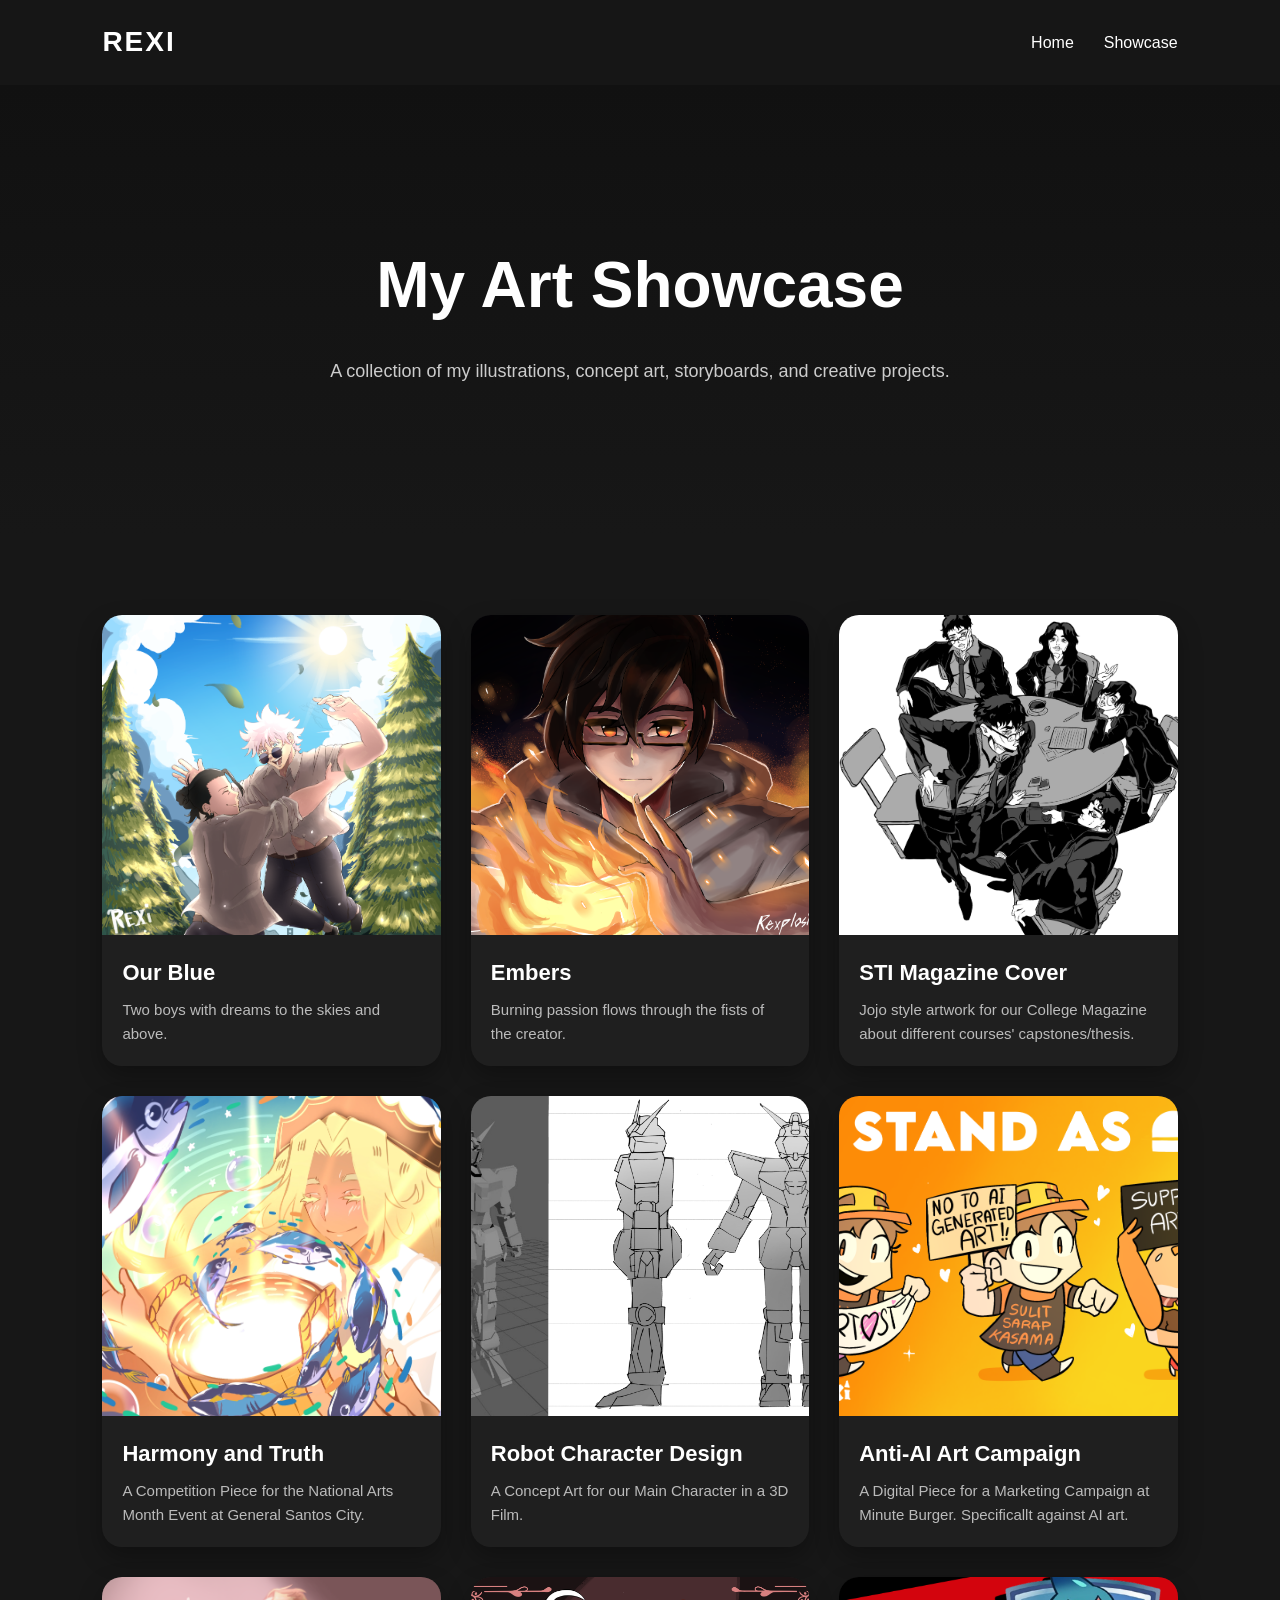
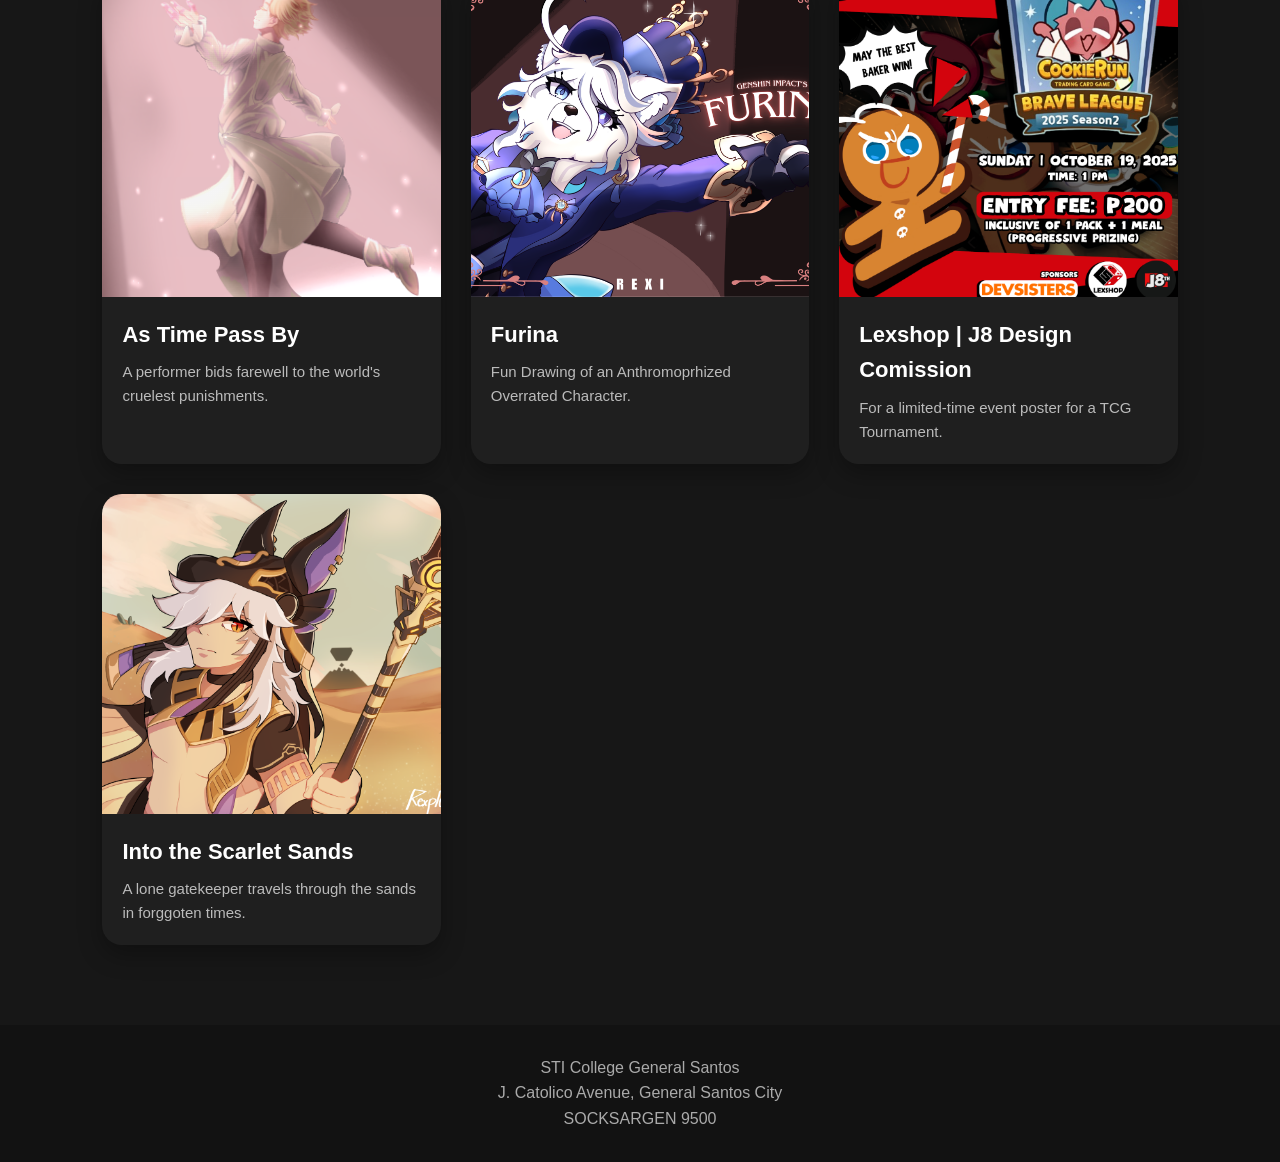
==== showcase.html @ 31f1de9e "Add files via upload" ====
<!DOCTYPE html>
<html lang="en">
<head>
<meta charset="UTF-8">
<meta name="viewport" content="width=device-width, initial-scale=1.0">
<title>Showcase | Rexi</title>

<link rel="stylesheet" href="style.css">
<link rel="stylesheet" href="showcase.css">
</head>

<body>

<header>
    <div class="logo">REXI</div>

    <nav>
        <a href="index.html">Home</a>
        <a href="showcase.html">Showcase</a>
    </nav>

    <div class="menu-btn" onclick="toggleMenu()">☰</div>
</header>

<div class="mobile-menu" id="mobileMenu">
    <a href="index.html">Home</a>
    <a href="#">About Me</a>
    <a href="showcase.html">Showcase</a>
    <a href="#">Contact</a>
</div>

<section class="showcase-hero">

    <div class="showcase-text">
        <h1>My Art Showcase</h1>

        <p>
            A collection of my illustrations, concept art,
            storyboards, and creative projects.
        </p>
    </div>

</section>

<section class="showcase-gallery">

    <div class="gallery-grid">

        <div class="art-card">
            <img src="blue.png" alt="Artwork 5">
            <div class="art-info">
                <h3>Our Blue</h3>
                <p>Two boys with dreams to the skies and above.</p>
            </div>
        </div>

        <div class="art-card">
            <img src="embers.png" alt="Artwork 2">
            <div class="art-info">
                <h3>Embers</h3>
                <p>Burning passion flows through the fists of the creator.</p>
            </div>
        </div>

        <div class="art-card">
            <img src="cover.png" alt="Artwork 3">
            <div class="art-info">
                <h3>STI Magazine Cover</h3>
                <p>Jojo style artwork for our College Magazine about different courses' capstones/thesis.</p>
            </div>
        </div>

        <div class="art-card">
            <img src="entry.jpg" alt="Artwork 4">
            <div class="art-info">
                <h3>Harmony and Truth</h3>
                <p>A Competition Piece for the National Arts Month Event at General Santos City.</p>
            </div>
        </div>

        <div class="art-card">
            <img src="gungnam.png" alt="Artwork 5">
            <div class="art-info">
                <h3>Robot Character Design</h3>
                <p>A Concept Art for our Main Character in a 3D Film.</p>
            </div>
        </div>

        <div class="art-card">
            <img src="ai.png" alt="Artwork 6">
            <div class="art-info">
                <h3>Anti-AI Art Campaign</h3>
                <p>A Digital Piece for a Marketing Campaign at Minute Burger. Specificallt against AI art.</p>
            </div>
        </div>

        <div class="art-card">
            <img src="stage.png" alt="Artwork 6">
            <div class="art-info">
                <h3>As Time Pass By</h3>
                <p>A performer bids farewell to the world's cruelest punishments.</p>
            </div>
        </div>

        <div class="art-card">
            <img src="fur.png" alt="Artwork 5">
            <div class="art-info">
                <h3>Furina</h3>
                <p>Fun Drawing of an Anthromoprhized Overrated Character.</p>
            </div>
        </div>

        <div class="art-card">
            <img src="Brave.png" alt="Artwork 5">
            <div class="art-info">
                <h3>Lexshop | J8 Design Comission</h3>
                <p>For a limited-time event poster for a TCG Tournament.</p>
            </div>
        </div>

        <div class="art-card">
            <img src="cyno.png" alt="Artwork 1">
            <div class="art-info">
                <h3>Into the Scarlet Sands</h3>
                <p>A lone gatekeeper travels through the sands in forggoten times.</p>
            </div>
        </div>


    </div>

</section>

<footer>
    <p>STI College General Santos</p>
    <p>J. Catolico Avenue, General Santos City</p>
    <p>SOCKSARGEN 9500</p>
</footer>

<script>
function toggleMenu() {
    document.getElementById("mobileMenu").classList.toggle("active");
}
</script>

</body>
</html>
---- style.css ----
*{
    margin:0;
    padding:0;
    box-sizing:border-box;
    font-family:Arial, sans-serif;
}

body{
    background:red;
    color:white;
    line-height:1.6;
}

/* HEADER */

header{
    width:100%;
    padding:20px 8%;
    display:flex;
    justify-content:space-between;
    align-items:center;
    background:#161616;
    position:sticky;
    top:0;
    z-index:1000;
}

.logo{
    font-size:28px;
    font-weight:bold;
    letter-spacing:2px;
}

nav{
    display:flex;
    gap:30px;
}

nav a{
    color:white;
    text-decoration:none;
    transition:0.3s;
}

nav a:hover{
    color:#ff6b6b;
}

.menu-btn{
    display:none;
    font-size:28px;
    cursor:pointer;
}

/* MOBILE MENU */

.mobile-menu{
    display:none;
    flex-direction:column;
    background:#1d1d1d;
    padding:20px;
}

.mobile-menu a{
    color:white;
    text-decoration:none;
    margin:10px 0;
}

.mobile-menu.active{
    display:flex;
}

/* HERO SECTION */

.hero{
    min-height:90vh;
    display:flex;
    align-items:center;
    justify-content:center;
    padding:60px 8%;
    
}

.hero-container{
    display:flex;
    align-items:center;
    justify-content:space-between;
    gap:60px;
    width:100%;
    max-width:1200px;
    
}

.hero-text{
    flex:1;
    line-height:80px;
}

.hero-text h1{
    font-size:70px;
}

.hero-text p{
    font-size:25px;
    margin-bottom:30px;
    color:#ffe0e0;
    
}

.hero-image{
    flex:1;
    display:flex;
    justify-content:center;
}

.hero-image img{
    width:100%;
    max-width:420px;
    border-radius:20px;
    object-fit:cover;
    box-shadow:0 10px 30px rgba(0,0,0,0.4);
}

/* ABOUT */

.about{
    padding:100px 8%;
    background:#171717;
}

.about-container{
    display:flex;
    align-items:center;
    gap:60px;
    max-width:1200px;
    margin:auto;
}

.about-image{
    flex:1;
    display:flex;
    justify-content:center;
}

.about-image img{
    width:100%;
    max-width:380px;
    border-radius:20px;
}

.about-text{
    flex:1;
}

.about-text h2{
    font-size:42px;
    margin-bottom:20px;
}

body {
background-image: "BGstar.png";
}

.about-text p{
    color:#ffe0e0;
    margin-bottom:30px;
}

/* BUTTON */

.btn{
    display:inline-block;
    padding:12px 28px;
    background:red;
    color:white;
    text-decoration:none;
    border-radius:10px;
    transition:0.3s;
}

.btn2{
    display:inline-block;
    padding:4px 28px;
    background:black;
    color:white;
    text-decoration:none;
    border-radius:10px;
    transition:0.3s;
}

.btn:hover{
    transform:translateY(-3px);
}

/* CONTACT */

.contact{
    background: #b30000;
    padding: 100px 20px;
    text-align: center;
    color: white;
}

.contact-container{
    max-width: 750px;
    margin: auto;
}

.contact h2{
    font-size: 3rem;
    margin-bottom: 20px;
    letter-spacing: 1px;
}

.contact-description{
    font-size: 1.1rem;
    line-height: 1.8;
    opacity: 0.95;
    margin-bottom: 40px;
}

.contact-buttons{
    display: flex;
    justify-content: center;
    gap: 20px;
    flex-wrap: wrap;
}

.contact-btn{
    padding: 14px 35px;
    border: 2px solid white;
    border-radius: 50px;
    color: white;
    text-decoration: none;
    font-weight: bold;
    transition: 0.3s ease;
    background: rgba(255,255,255,0.08);
    backdrop-filter: blur(5px);
}

.contact-btn:hover{
    background: white;
    color: #b30000;
    transform: translateY(-3px);
}

/* FOOTER */

footer{
    background:#121212;
    padding:30px;
    text-align:center;
    color:#aaaaaa;
}

.hero{
    background-image: url(BGstar.png);
}

/* RESPONSIVE */

@media(max-width:900px){


    nav{
        display:none;
    }

    .menu-btn{
        display:block;
    }

    .hero-container,
    .about-container{
        flex-direction:column;
        text-align:center;
    }

    .hero-text h1{
        font-size:42px;
    }

    .hero-image img,
    .about-image img{
        max-width:300px;
    }
}
---- showcase.css ----
/* SHOWCASE HERO */

.showcase-hero{
    min-height:50vh;
    display:flex;
    align-items:center;
    justify-content:center;
    text-align:center;
    padding:80px 8%;
    background:linear-gradient(to bottom, #111111, #171717);
}

.showcase-text{
    max-width:800px;
}

.showcase-text h1{
    font-size:64px;
    margin-bottom:20px;
}

.showcase-text p{
    color:#cccccc;
    font-size:18px;
}

/* GALLERY */

.showcase-gallery{
    padding:80px 8%;
    background:#171717;
}

.gallery-grid{
    display:grid;
    grid-template-columns:repeat(auto-fit, minmax(280px, 1fr));
    gap:30px;
    max-width:1200px;
    margin:auto;
}

/* ART CARD */

.art-card{
    background:#1f1f1f;
    border-radius:20px;
    overflow:hidden;
    transition:0.3s ease;
    box-shadow:0 10px 25px rgba(0,0,0,0.3);
}

.art-card:hover{
    transform:translateY(-8px);
}

.art-card img{
    width:100%;
    height:320px;
    object-fit:cover;
    display:block;
}

.art-info{
    padding:20px;
}

.art-info h3{
    margin-bottom:8px;
    font-size:22px;
}

.art-info p{
    color:#bbbbbb;
    font-size:15px;
}

/* RESPONSIVE */

@media(max-width:900px){

    .showcase-text h1{
        font-size:42px;
    }

    .art-card img{
        height:260px;
    }
}
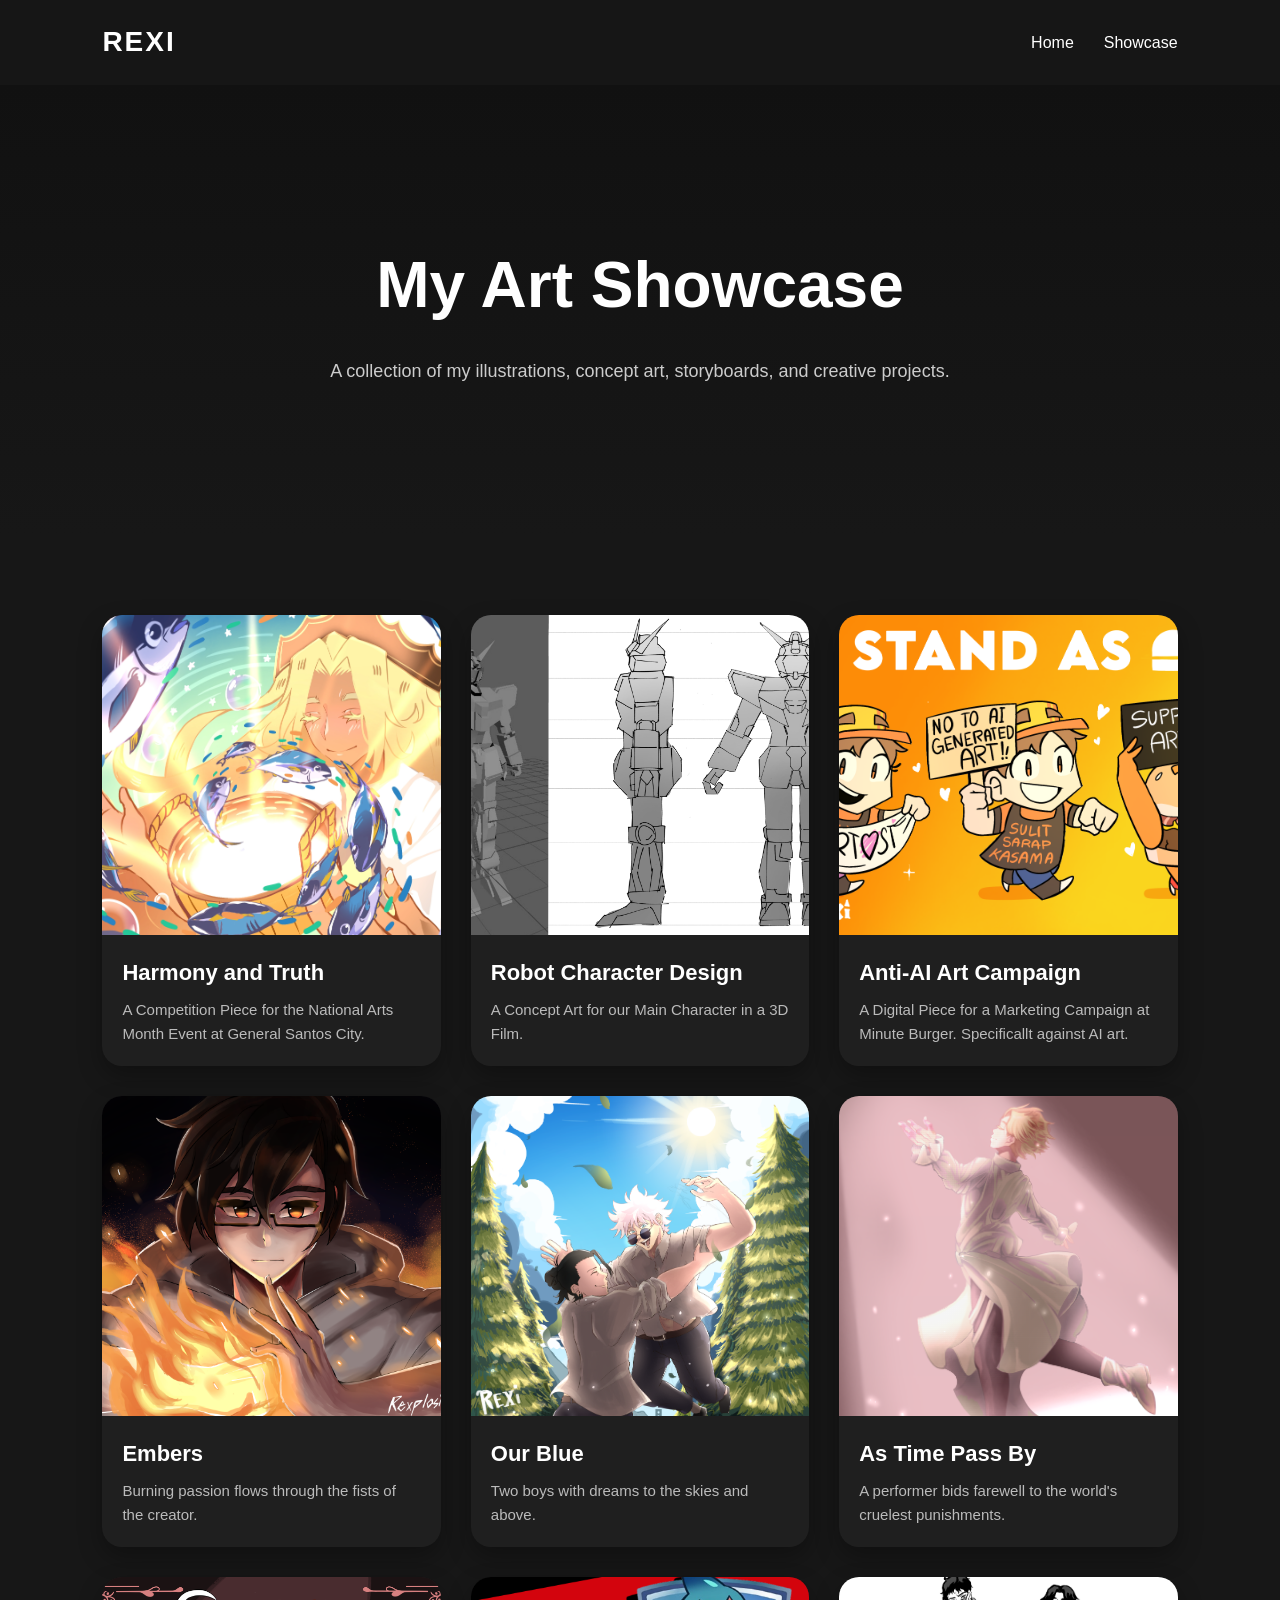
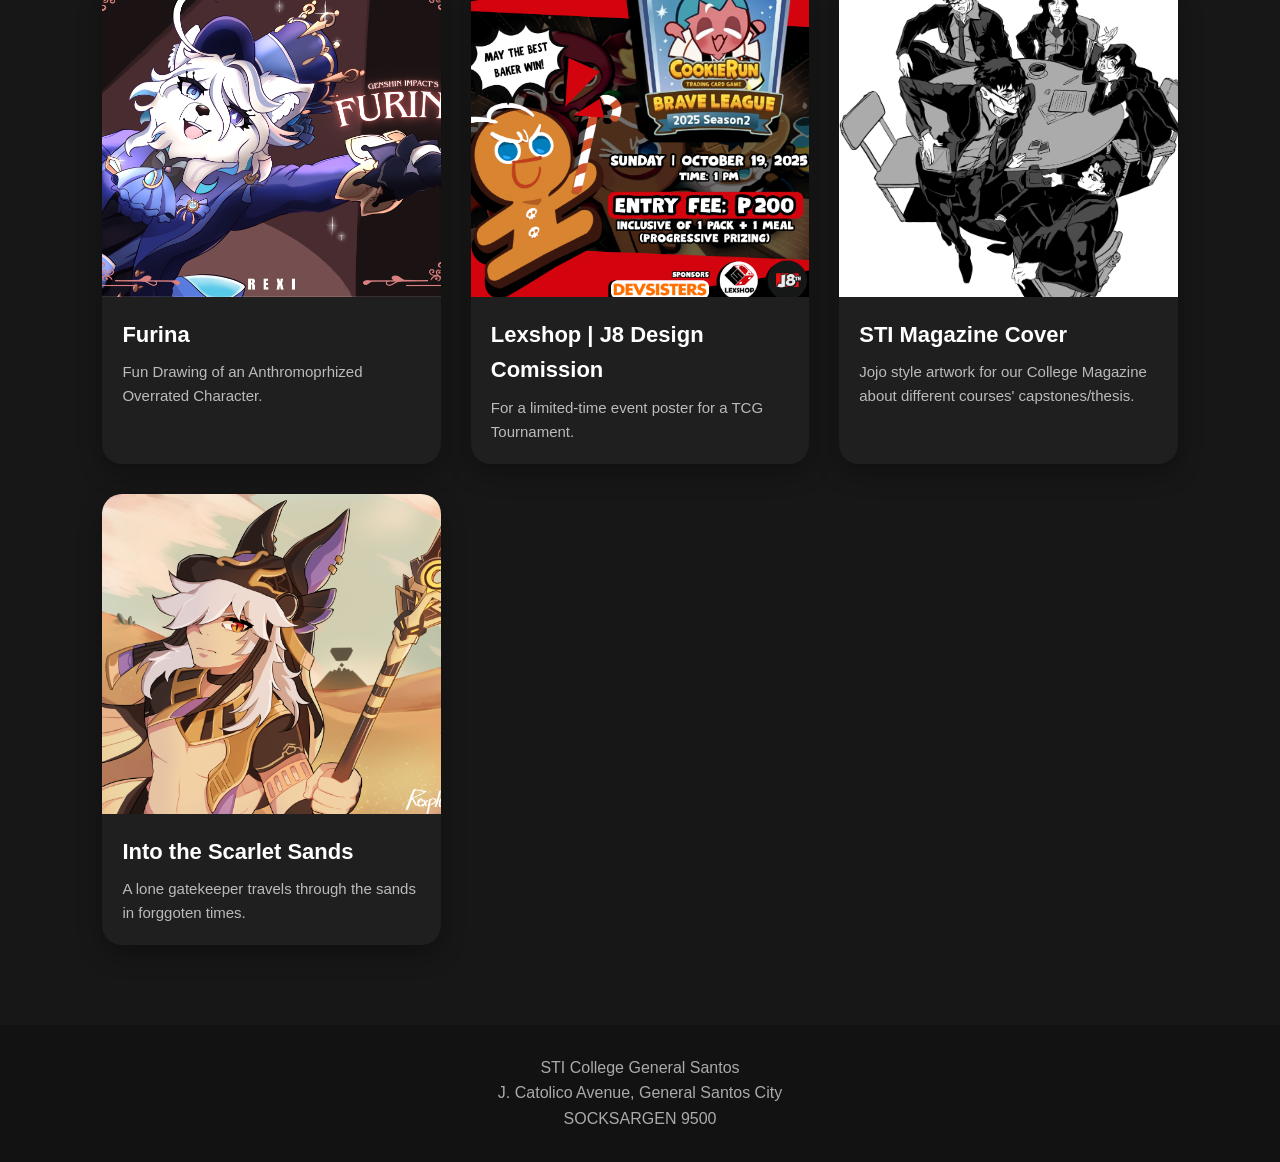
==== commit ba2b4831: "Add files via upload" ====
--- a/showcase.html
+++ b/showcase.html
@@ -10,6 +10,48 @@
 </head>
 
 <body>
+
+    <script>
+document.addEventListener("DOMContentLoaded", () => {
+
+    function toggleMenu() {
+        document.getElementById("mobileMenu").classList.toggle("active");
+    }
+
+    window.toggleMenu = toggleMenu;
+
+    const cards = document.querySelectorAll(".art-card");
+    const lightbox = document.getElementById("lightbox");
+    const lightboxImg = document.getElementById("lightbox-img");
+    const caption = document.getElementById("lightbox-caption");
+    const closeBtn = document.querySelector(".close-lightbox");
+
+    cards.forEach(card => {
+        card.addEventListener("click", () => {
+            const img = card.querySelector("img");
+
+            lightboxImg.src = img.src;
+            lightboxImg.alt = img.alt;
+
+            const title = card.querySelector("h3");
+            if(title) caption.textContent = title.textContent;
+
+            lightbox.classList.add("active");
+        });
+    });
+
+    closeBtn.addEventListener("click", () => {
+        lightbox.classList.remove("active");
+    });
+
+    lightbox.addEventListener("click", e => {
+        if(e.target === lightbox){
+            lightbox.classList.remove("active");
+        }
+    });
+
+});
+</script>
 
 <header>
     <div class="logo">REXI</div>
@@ -47,36 +89,13 @@
     <div class="gallery-grid">
 
         <div class="art-card">
-            <img src="blue.png" alt="Artwork 5">
-            <div class="art-info">
-                <h3>Our Blue</h3>
-                <p>Two boys with dreams to the skies and above.</p>
-            </div>
-        </div>
-
-        <div class="art-card">
-            <img src="embers.png" alt="Artwork 2">
-            <div class="art-info">
-                <h3>Embers</h3>
-                <p>Burning passion flows through the fists of the creator.</p>
-            </div>
-        </div>
-
-        <div class="art-card">
-            <img src="cover.png" alt="Artwork 3">
-            <div class="art-info">
-                <h3>STI Magazine Cover</h3>
-                <p>Jojo style artwork for our College Magazine about different courses' capstones/thesis.</p>
-            </div>
-        </div>
-
-        <div class="art-card">
             <img src="entry.jpg" alt="Artwork 4">
             <div class="art-info">
                 <h3>Harmony and Truth</h3>
                 <p>A Competition Piece for the National Arts Month Event at General Santos City.</p>
             </div>
         </div>
+
 
         <div class="art-card">
             <img src="gungnam.png" alt="Artwork 5">
@@ -91,6 +110,22 @@
             <div class="art-info">
                 <h3>Anti-AI Art Campaign</h3>
                 <p>A Digital Piece for a Marketing Campaign at Minute Burger. Specificallt against AI art.</p>
+            </div>
+        </div>
+
+        <div class="art-card">
+            <img src="embers.png" alt="Artwork 2">
+            <div class="art-info">
+                <h3>Embers</h3>
+                <p>Burning passion flows through the fists of the creator.</p>
+            </div>
+        </div>
+
+        <div class="art-card">
+            <img src="blue.png" alt="Artwork 5">
+            <div class="art-info">
+                <h3>Our Blue</h3>
+                <p>Two boys with dreams to the skies and above.</p>
             </div>
         </div>
 
@@ -119,6 +154,14 @@
         </div>
 
         <div class="art-card">
+            <img src="cover.png" alt="Artwork 3">
+            <div class="art-info">
+                <h3>STI Magazine Cover</h3>
+                <p>Jojo style artwork for our College Magazine about different courses' capstones/thesis.</p>
+            </div>
+        </div>
+
+        <div class="art-card">
             <img src="cyno.png" alt="Artwork 1">
             <div class="art-info">
                 <h3>Into the Scarlet Sands</h3>
@@ -137,11 +180,13 @@
     <p>SOCKSARGEN 9500</p>
 </footer>
 
-<script>
-function toggleMenu() {
-    document.getElementById("mobileMenu").classList.toggle("active");
-}
-</script>
+
+<!-- Artwork Lightbox -->
+<div class="lightbox" id="lightbox">
+    <span class="close-lightbox">&times;</span>
+    <img id="lightbox-img" src="" alt="">
+    <div class="lightbox-caption" id="lightbox-caption"></div>
+</div>
 
 </body>
 </html>
--- a/showcase.css
+++ b/showcase.css
@@ -38,6 +38,85 @@
     max-width:1200px;
     margin:auto;
 }
+
+/* INTERACTIVE CARD */
+
+.art-card{
+    cursor:pointer;
+    position:relative;
+}
+
+.art-card::after{
+    content:"View Artwork";
+    position:absolute;
+    inset:0;
+    display:flex;
+    align-items:center;
+    justify-content:center;
+    background:rgba(0,0,0,0.6);
+    color:white;
+    font-weight:600;
+    letter-spacing:1px;
+    opacity:0;
+    transition:0.3s ease;
+}
+
+.art-card:hover::after{
+    opacity:1;
+}
+
+/* LIGHTBOX */
+
+.lightbox{
+    position:fixed;
+    inset:0;
+    background:rgba(0,0,0,0.92);
+    display:flex;
+    flex-direction:column;
+    justify-content:center;
+    align-items:center;
+    opacity:0;
+    visibility:hidden;
+    transition:0.3s ease;
+    z-index:9999;
+    padding:40px;
+}
+
+.lightbox.active{
+    opacity:1;
+    visibility:visible;
+}
+
+.lightbox img{
+    max-width:95%;
+    max-height:80vh;
+    object-fit:contain;
+    border-radius:12px;
+    box-shadow:0 0 40px rgba(0,0,0,0.5);
+}
+
+.lightbox-caption{
+    margin-top:20px;
+    color:white;
+    font-size:18px;
+    text-align:center;
+}
+
+.close-lightbox{
+    position:absolute;
+    top:20px;
+    right:30px;
+    font-size:50px;
+    color:white;
+    cursor:pointer;
+    transition:0.3s ease;
+}
+
+.close-lightbox:hover{
+    transform:scale(1.15);
+}
+
+
 
 /* ART CARD */
 
